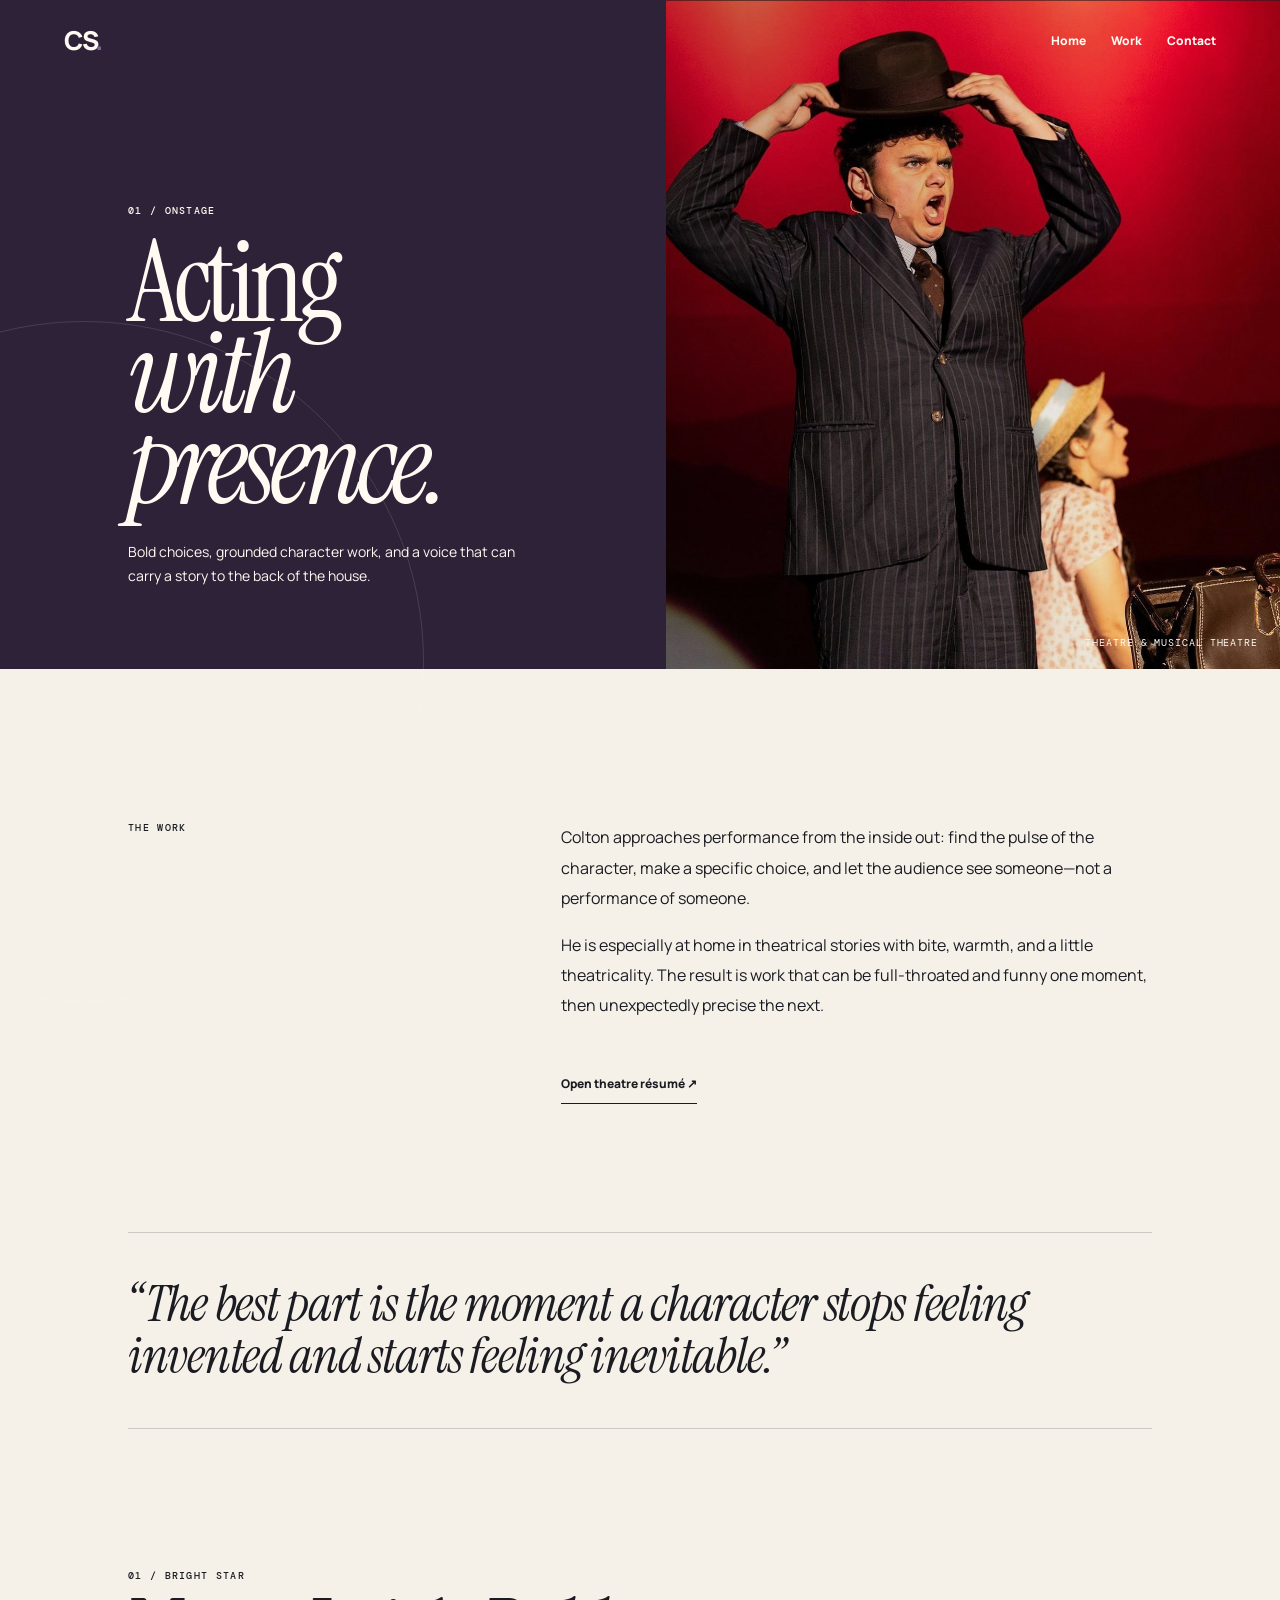
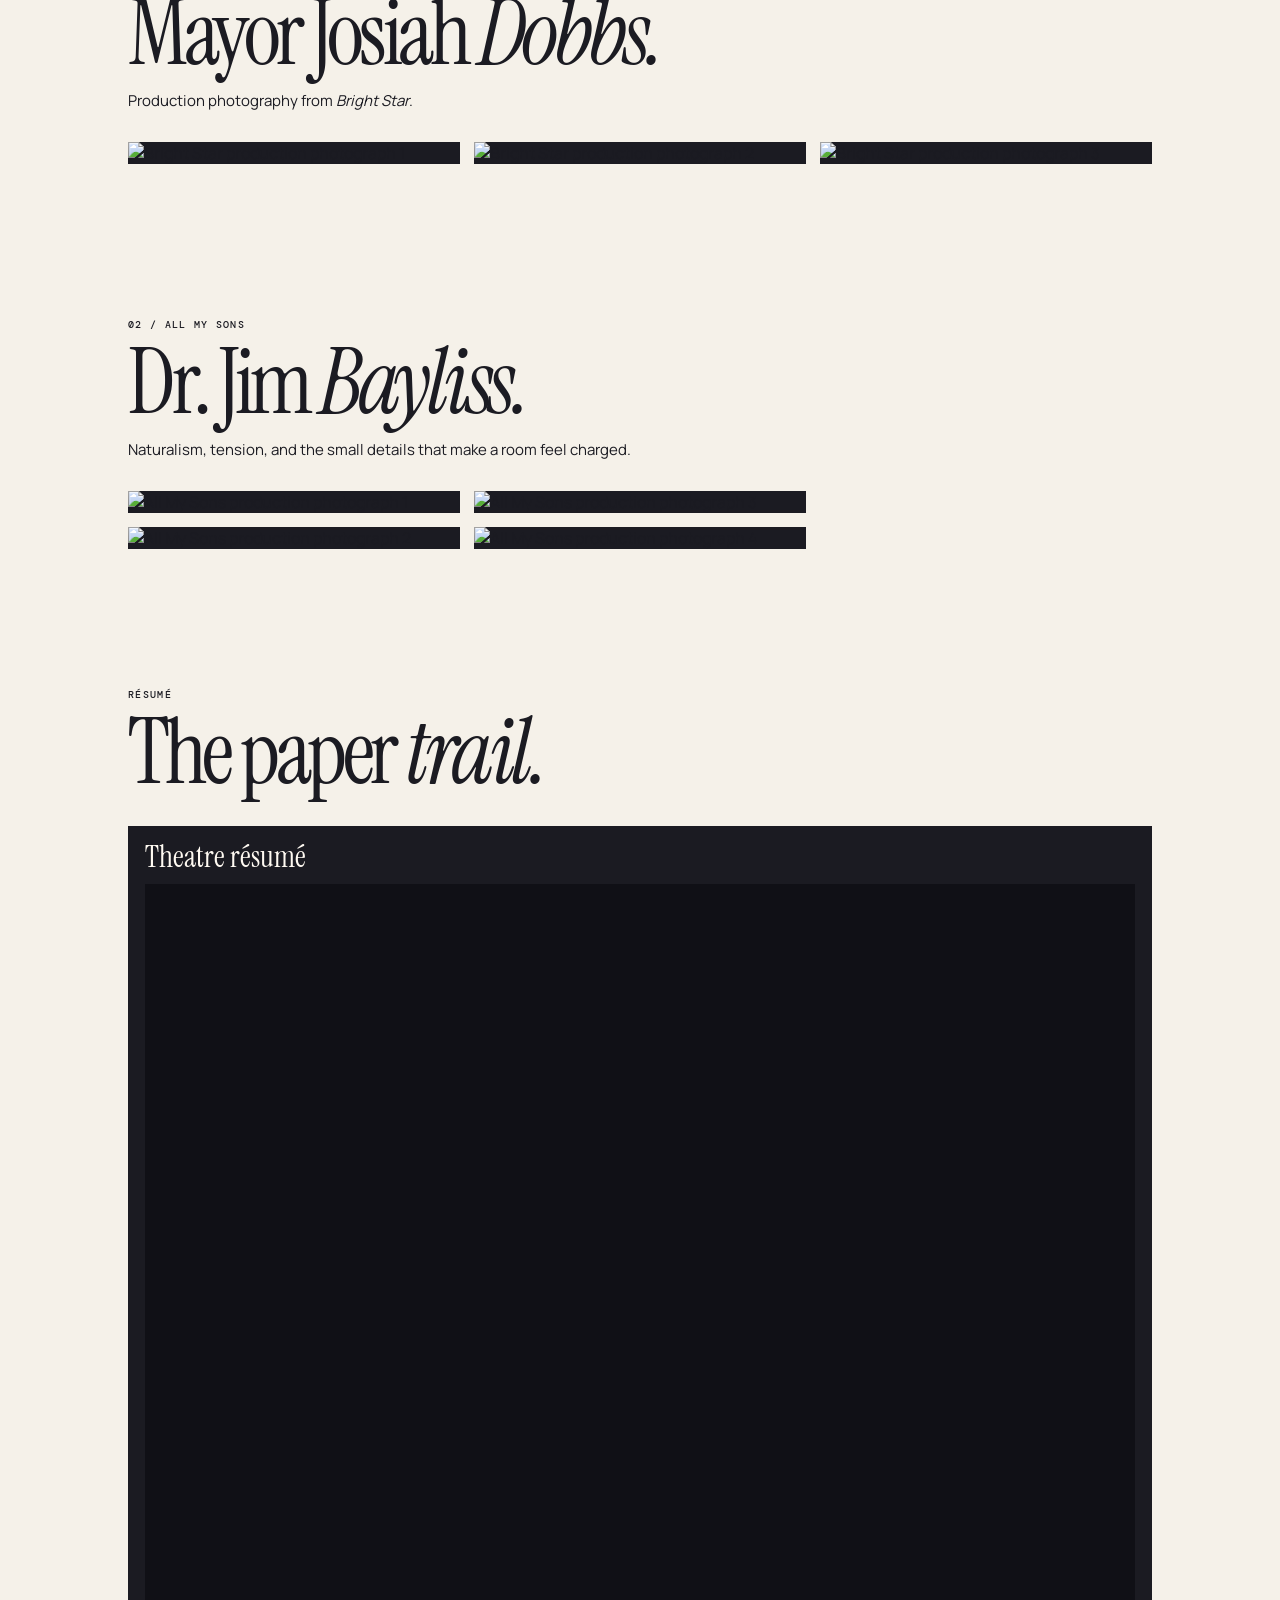
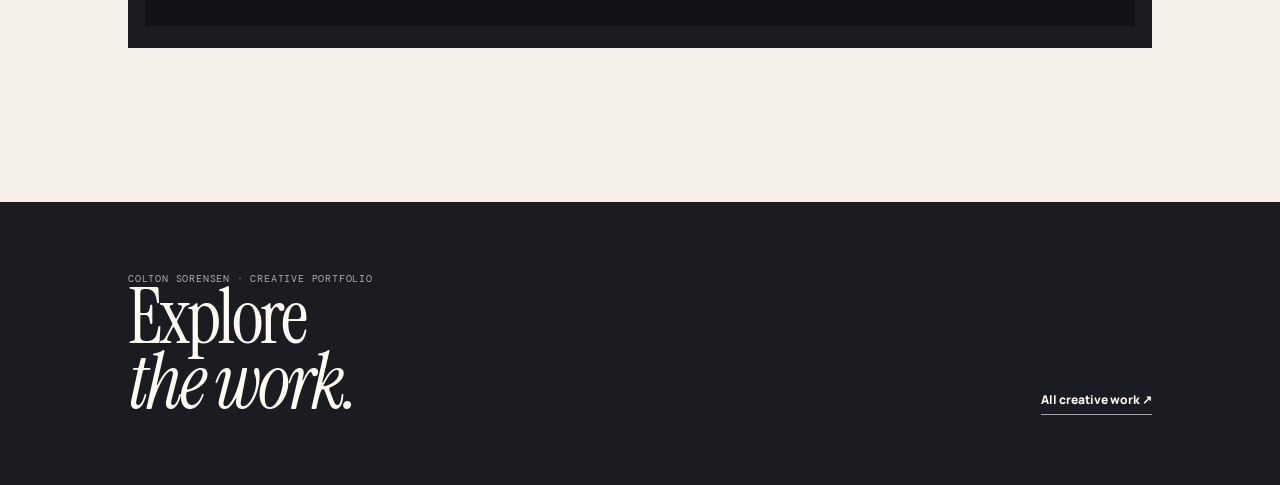
==== performance.html @ fcaac7db "Publish portfolio foundation" ====
<!doctype html>
<html lang="en">
<head>
<meta charset="utf-8">
<meta name="viewport" content="width=device-width,initial-scale=1">
<title>Onstage — Colton Sorensen</title>
<link rel="preconnect" href="https://fonts.googleapis.com">
<link rel="preconnect" href="https://fonts.gstatic.com" crossorigin>
<link href="https://fonts.googleapis.com/css2?family=DM+Mono:wght@400;500&family=Instrument+Serif:ital@0;1&family=Manrope:wght@400;500;600;700;800&display=swap" rel="stylesheet">
<link rel="stylesheet" href="subpage.css">
</head>
<body>
<header class="page-header">
<a class="wordmark" href="index.html">CS<span>.</span>
</a>
<nav>
<a href="index.html">Home</a>
<a href="index.html#work">Work</a>
<a href="index.html#contact">Contact</a>
</nav>
</header>
<main>
<section class="page-hero">
<div class="page-hero-copy">
<p class="eyebrow">01 / Onstage</p>
<h1>Acting<br>
<em>with presence.</em>
</h1>
<p class="hero-deck">Bold choices, grounded character work, and a voice that can carry a story to the back of the house.</p>
</div>
<div class="hero-image">
<img src="acting.jpg" alt="Colton acting onstage">
<p class="caption">Theatre &amp; musical theatre</p>
</div>
</section>
<section class="content">
<div class="lead">
<p class="eyebrow">The work</p>
<div class="body-copy">
<p>Colton approaches performance from the inside out: find the pulse of the character, make a specific choice, and let the audience see someone—not a performance of someone.</p>
<p>He is especially at home in theatrical stories with bite, warmth, and a little theatricality. The result is work that can be full-throated and funny one moment, then unexpectedly precise the next.</p>
<a class="link-button" href="https://drive.google.com/open?id=1LJunu_xApuVYlNUovmYCcbMTlFGcxw6aiwA1o6r9UKE" target="_blank" rel="noreferrer">Open theatre résumé ↗</a>
</div>
</div>
<p class="statement">“The best part is the moment a character stops feeling invented and starts feeling inevitable.”</p>
<section class="media-section">
<p class="eyebrow">01 / Bright Star</p>
<h2>Mayor Josiah <em>Dobbs.</em></h2>
<p class="media-caption">Production photography from <em>Bright Star</em>.</p>
<div id="bright-star-gallery" class="archive-gallery"></div>
</section>
<section class="media-section">
<p class="eyebrow">02 / All My Sons</p>
<h2>Dr. Jim <em>Bayliss.</em></h2>
<p class="media-caption">Naturalism, tension, and the small details that make a room feel charged.</p>
<div id="all-my-sons-gallery" class="archive-gallery"></div>
</section>
<section class="media-section">
<p class="eyebrow">Résumé</p>
<h2>The paper <em>trail.</em>
</h2>
<div class="embed-grid">
<article class="embed-card document wide">
<h3>Theatre résumé</h3>
<iframe title="Colton Sorensen theatre résumé" src="https://docs.google.com/document/d/1LJunu_xApuVYlNUovmYCcbMTlFGcxw6aiwA1o6r9UKE/preview" loading="lazy">
</iframe>
</article>
</div>
</section>
</section>
</main>
<footer class="site-footer">
<div>
<p>Colton Sorensen · Creative portfolio</p>
<h2>Explore<br>
<em>the work.</em>
</h2>
</div>
<a href="index.html#work">All creative work ↗</a>
</footer>
<script src="archive-gallery.js?v=2">
</script>
</body>
</html>
---- subpage.css ----
:root { --ink:#1b1b22; --paper:#f5f1e9; --cream:#fffaf2; --plum:#2e2238; --violet:#80639a; --soft-violet:#bdaecb; --line:rgba(27,27,34,.18); --mono:"DM Mono",monospace; --sans:"Manrope",sans-serif; --serif:"Instrument Serif",Georgia,serif; }
*{box-sizing:border-box} html{scroll-behavior:smooth} body{margin:0;background:var(--paper);color:var(--ink);font-family:var(--sans)} a{color:inherit} .page-header{height:80px;padding:0 clamp(22px,5vw,75px);display:flex;align-items:center;justify-content:space-between;position:absolute;inset:0 0 auto;z-index:5;color:var(--cream)} .wordmark{font-size:26px;font-weight:800;letter-spacing:-.09em;text-decoration:none}.wordmark span{color:var(--violet)}.page-header nav{display:flex;gap:25px;font-size:12px;font-weight:800}.page-header nav a{text-decoration:none}.page-header nav a:hover{text-decoration:underline;text-underline-offset:5px}.eyebrow{margin:0 0 20px;font:500 10px/1.2 var(--mono);letter-spacing:.13em;text-transform:uppercase}.page-hero{min-height:74vh;display:grid;grid-template-columns:1.04fr .96fr;background:var(--plum);color:var(--cream)}.page-hero-copy{padding:clamp(140px,16vw,220px) clamp(25px,10vw,160px) 80px;align-self:end;position:relative}.page-hero-copy:before{content:"";position:absolute;width:53vw;height:53vw;left:-20vw;bottom:-26vw;border:1px solid rgba(255,255,255,.12);border-radius:50%}.page-hero h1,.section-title{position:relative;margin:0;font:normal clamp(70px,9vw,143px)/.79 var(--serif);letter-spacing:-.055em}.page-hero h1 em,.section-title em{font-style:italic}.hero-deck{max-width:400px;margin:30px 0 0;font-size:14px;line-height:1.75;position:relative}.hero-image{overflow:hidden;position:relative}.hero-image:after{content:"";position:absolute;inset:0;background:linear-gradient(90deg,rgba(46,34,56,.27),transparent);mix-blend-mode:multiply}.hero-image img{width:100%;height:100%;object-fit:cover;display:block}.hero-image img.portrait{object-position:center 27%}.hero-image img.map{opacity:.75;mix-blend-mode:screen}.caption{position:absolute;z-index:2;right:22px;bottom:20px;margin:0;font:10px var(--mono);letter-spacing:.09em;text-transform:uppercase}.content{padding:clamp(78px,12vw,165px) clamp(22px,10vw,160px)}.lead{display:grid;grid-template-columns:.7fr 1.3fr;gap:clamp(34px,9vw,150px);max-width:1200px;margin:auto}.lead .body-copy{font-size:16px;line-height:1.9;max-width:600px}.lead .body-copy p:first-child{margin-top:0}.statement{margin:clamp(70px,10vw,138px) auto 0;max-width:1060px;padding:45px 0;border-block:1px solid var(--line);font:italic clamp(32px,4vw,61px)/1.03 var(--serif);letter-spacing:-.025em}.project-grid{display:grid;grid-template-columns:repeat(3,1fr);gap:14px;max-width:1250px;margin:clamp(72px,11vw,150px) auto 0}.project-card{min-height:360px;padding:28px;display:flex;flex-direction:column;justify-content:flex-end;background:var(--cream);border:1px solid var(--line);position:relative;overflow:hidden}.project-card.dark{background:var(--ink);color:var(--cream)}.project-card .number{position:absolute;top:22px;left:25px;font:10px var(--mono);letter-spacing:.1em}.project-card h3{margin:0 0 10px;font:normal 42px/.9 var(--serif);letter-spacing:-.03em}.project-card p{margin:0;max-width:270px;font-size:12px;line-height:1.7}.project-card img{position:absolute;inset:0;width:100%;height:100%;object-fit:cover;z-index:0}.project-card.image-card:after{content:"";position:absolute;inset:0;background:linear-gradient(0deg,rgba(23,19,28,.85),transparent 67%)}.project-card.image-card>*{position:relative;z-index:1}.project-card .number{z-index:2}.credit-list{max-width:1250px;margin:14px auto 0;display:grid;grid-template-columns:repeat(3,1fr);border-top:1px solid var(--line)}.credit-list div{padding:25px 10px 25px 0;border-bottom:1px solid var(--line);font-size:12px;line-height:1.6}.credit-list strong{display:block;font:500 10px var(--mono);letter-spacing:.1em;text-transform:uppercase;color:var(--violet);margin-bottom:8px}.gallery{max-width:1250px;display:grid;grid-template-columns:1.25fr .75fr;gap:14px;margin:clamp(72px,11vw,150px) auto 0}.gallery img{width:100%;height:100%;display:block;object-fit:cover;min-height:290px}.gallery .stack{display:grid;gap:14px}.gallery .stack img{min-height:138px}.link-button{display:inline-block;margin-top:25px;padding:11px 0 7px;border-bottom:1px solid currentColor;text-decoration:none;font-size:12px;font-weight:800}.link-button:hover{color:var(--violet)}.site-footer{padding:70px clamp(22px,10vw,160px);background:var(--ink);color:var(--cream);display:flex;justify-content:space-between;align-items:end;gap:30px}.site-footer h2{margin:0;font:normal clamp(48px,6vw,88px)/.85 var(--serif);letter-spacing:-.04em}.site-footer h2 em{font-style:italic}.site-footer p{margin:0;font:10px var(--mono);letter-spacing:.08em;text-transform:uppercase;opacity:.65}.site-footer a{font-size:12px;font-weight:800;text-decoration:none;border-bottom:1px solid rgba(255,255,255,.6);padding-bottom:6px}.site-footer a:hover{color:var(--soft-violet)}
.media-section{max-width:1250px;margin:clamp(72px,11vw,150px) auto 0}.media-section>.eyebrow{margin-bottom:15px}.media-section h2{margin:0 0 36px;font:normal clamp(54px,7vw,94px)/.82 var(--serif);letter-spacing:-.05em}.media-section h2 em{font-style:italic}.embed-grid{display:grid;grid-template-columns:repeat(2,1fr);gap:14px}.embed-card{background:var(--ink);color:var(--cream);padding:17px}.embed-card.wide{grid-column:1/-1}.embed-card h3{margin:0 0 14px;font:normal 30px/.9 var(--serif)}.embed-card iframe{border:0;width:100%;aspect-ratio:16/9;background:#101016}.embed-card.document iframe{aspect-ratio:4/3}.archive-gallery{columns:3 210px;column-gap:14px}.archive-gallery figure{margin:0 0 14px;break-inside:avoid;overflow:hidden;background:var(--ink)}.archive-gallery img{width:100%;display:block;transition:transform .35s ease}.archive-gallery figure:hover img{transform:scale(1.035)}
.media-archive{border-top:1px solid var(--line);border-bottom:1px solid var(--line);padding:18px 0}.media-archive summary{cursor:pointer;list-style:none;display:flex;align-items:center;justify-content:space-between;font:700 12px var(--sans)}.media-archive summary::-webkit-details-marker{display:none}.media-archive summary::after{content:"+";font:normal 28px/1 var(--serif);color:var(--violet)}.media-archive[open] summary{padding-bottom:25px}.media-archive[open] summary::after{content:"−"}.media-archive .archive-gallery{padding-top:8px}.image-lightbox{border:0;padding:0;background:transparent;max-width:min(1080px,calc(100vw - 28px));box-shadow:0 25px 90px rgba(0,0,0,.5)}.image-lightbox::backdrop{background:rgba(18,14,23,.88);backdrop-filter:blur(4px)}.image-lightbox img{display:block;max-width:100%;max-height:88vh}.image-lightbox button{position:absolute;right:12px;top:12px;border:0;width:36px;height:36px;border-radius:50%;background:var(--cream);font-size:23px;color:var(--ink);cursor:pointer}
.gallery-slider{max-width:1250px;margin:0 auto 66px}.slider-frame{height:min(66vw,690px);min-height:340px;overflow:hidden;background:var(--ink)}.slider-frame img{width:100%;height:100%;display:block;object-fit:contain;cursor:zoom-in}.slider-controls{display:flex;align-items:center;gap:13px;margin-top:14px}.slider-button{width:42px;height:42px;border:1px solid var(--line);background:var(--cream);color:var(--ink);font-size:22px;cursor:pointer}.slider-button:hover{background:var(--plum);color:var(--cream);border-color:var(--plum)}.slider-count{font:10px var(--mono);letter-spacing:.11em;color:var(--violet)}.gallery-heading{margin:0 0 18px;font:normal clamp(35px,4vw,58px)/.95 var(--serif);letter-spacing:-.035em}.gallery-heading em{font-style:italic}
.embed-card .media-role{margin:0 0 8px;font:10px var(--mono);letter-spacing:.1em;text-transform:uppercase;color:var(--soft-violet)}.embed-card .media-credit{margin:-5px 0 14px;font-size:12px;line-height:1.4;color:var(--soft-violet)}
.media-caption{max-width:600px;margin:-18px 0 28px;font-size:15px;line-height:1.7}
@media(max-width:720px){.page-header{height:72px;padding:0 24px}.page-header nav{gap:15px;font-size:10px}.page-hero{grid-template-columns:1fr;min-height:0}.page-hero-copy{min-height:530px;padding:120px 25px 55px}.hero-image{height:75vw;min-height:300px}.content{padding:82px 25px}.lead{grid-template-columns:1fr;gap:25px}.section-title{font-size:66px}.project-grid,.credit-list,.embed-grid{grid-template-columns:1fr}.project-card{min-height:290px}.gallery{grid-template-columns:1fr}.gallery .stack{grid-template-columns:1fr 1fr}.site-footer{padding:60px 25px;display:block}.site-footer a{display:inline-block;margin-top:35px}.archive-gallery{columns:2 140px}}
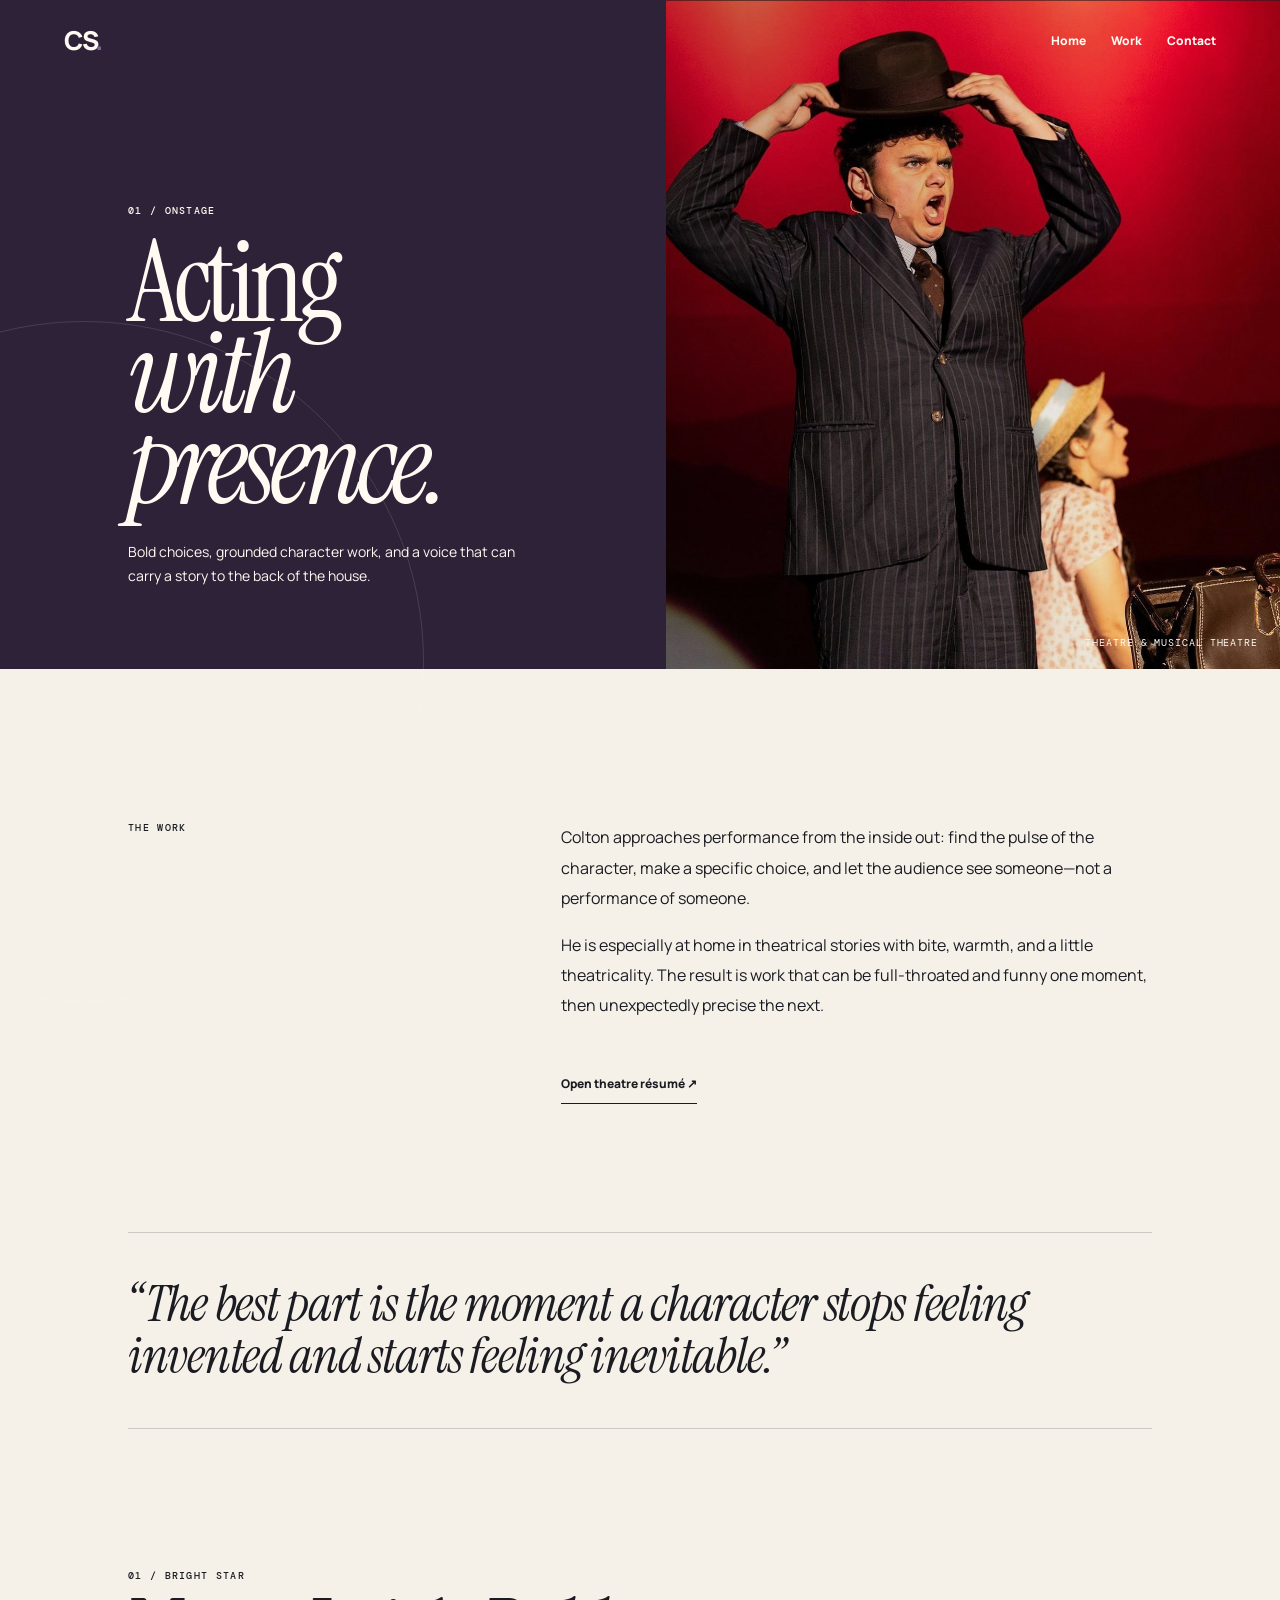
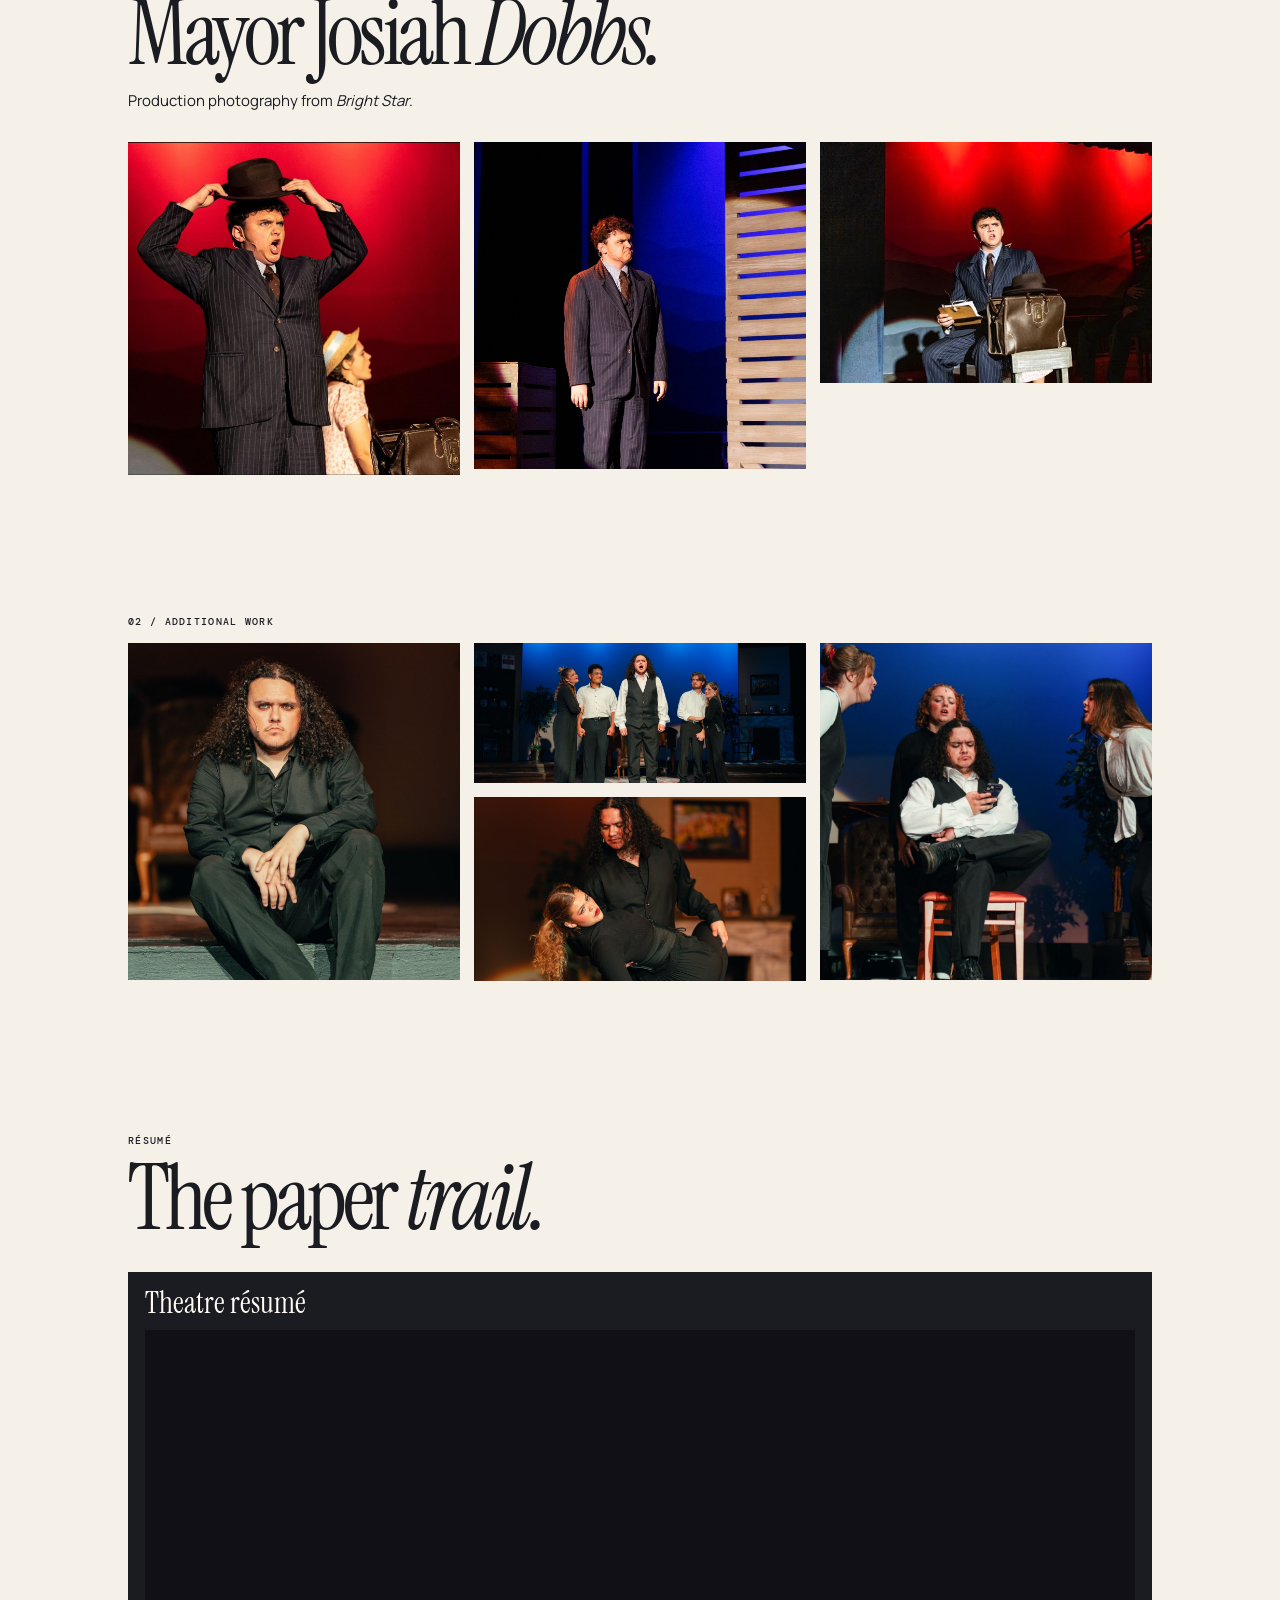
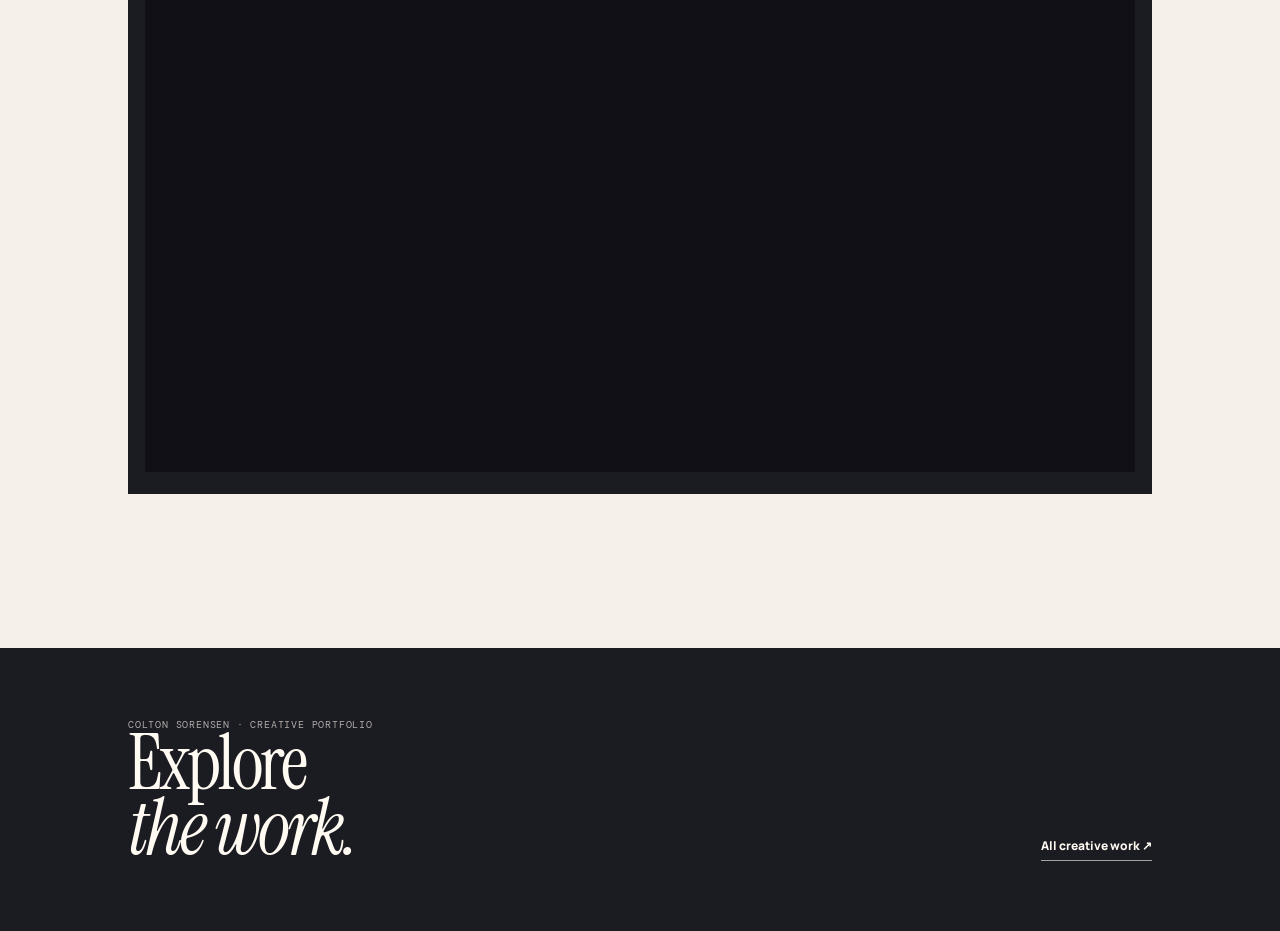
==== commit e73c4452: "Rename Acting gallery to Additional Work" ====
--- a/performance.html
+++ b/performance.html
@@ -11,8 +11,7 @@
 </head>
 <body>
 <header class="page-header">
-<a class="wordmark" href="index.html">CS<span>.</span>
-</a>
+<a class="wordmark" href="index.html">CS<span>.</span></a>
 <nav>
 <a href="index.html">Home</a>
 <a href="index.html#work">Work</a>
@@ -23,9 +22,7 @@
 <section class="page-hero">
 <div class="page-hero-copy">
 <p class="eyebrow">01 / Onstage</p>
-<h1>Acting<br>
-<em>with presence.</em>
-</h1>
+<h1>Acting<br><em>with presence.</em></h1>
 <p class="hero-deck">Bold choices, grounded character work, and a voice that can carry a story to the back of the house.</p>
 </div>
 <div class="hero-image">
@@ -50,20 +47,16 @@
 <div id="bright-star-gallery" class="archive-gallery"></div>
 </section>
 <section class="media-section">
-<p class="eyebrow">02 / All My Sons</p>
-<h2>Dr. Jim <em>Bayliss.</em></h2>
-<p class="media-caption">Naturalism, tension, and the small details that make a room feel charged.</p>
+<p class="eyebrow">02 / Additional work</p>
 <div id="all-my-sons-gallery" class="archive-gallery"></div>
 </section>
 <section class="media-section">
 <p class="eyebrow">Résumé</p>
-<h2>The paper <em>trail.</em>
-</h2>
+<h2>The paper <em>trail.</em></h2>
 <div class="embed-grid">
 <article class="embed-card document wide">
 <h3>Theatre résumé</h3>
-<iframe title="Colton Sorensen theatre résumé" src="https://docs.google.com/document/d/1LJunu_xApuVYlNUovmYCcbMTlFGcxw6aiwA1o6r9UKE/preview" loading="lazy">
-</iframe>
+<iframe title="Colton Sorensen theatre résumé" src="https://docs.google.com/document/d/1LJunu_xApuVYlNUovmYCcbMTlFGcxw6aiwA1o6r9UKE/preview" loading="lazy"></iframe>
 </article>
 </div>
 </section>
@@ -72,13 +65,10 @@
 <footer class="site-footer">
 <div>
 <p>Colton Sorensen · Creative portfolio</p>
-<h2>Explore<br>
-<em>the work.</em>
-</h2>
+<h2>Explore<br><em>the work.</em></h2>
 </div>
 <a href="index.html#work">All creative work ↗</a>
 </footer>
-<script src="archive-gallery.js?v=2">
-</script>
+<script src="archive-gallery.js?v=2"></script>
 </body>
 </html>
